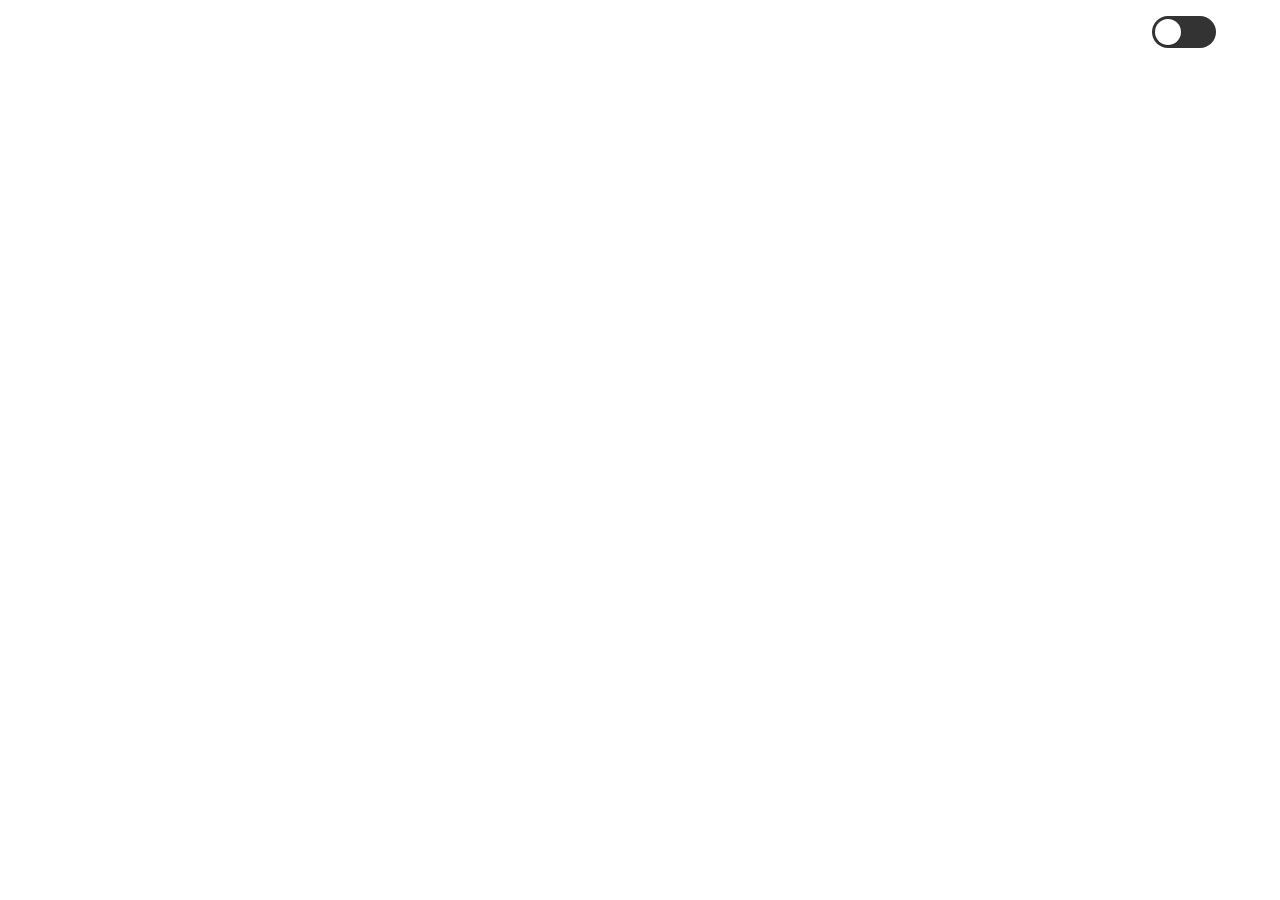
==== index.html @ 083ad31b "Updates" ====
<!doctype html><html lang="en"><head><meta charset="UTF-8"><meta name="viewport" content="width=device-width,initial-scale=1"><meta http-equiv="X-UA-Compatible" content="ie=edge"><title>Webpack Starter Kit</title><link href="https://fonts.googleapis.com/icon?family=Material+Icons" rel="stylesheet"><link href="main.0.a71a451f29491a55cc85.css" rel="stylesheet"></head><body><div class="toolbar"><div class="theme-switch"><svg class="theme-switch__icon" role="img" aria-label="Иконка солнца"><use href="[data-uri]#sun"></use></svg><div class="theme-switch__control"><input class="theme-switch__toggle" type="checkbox" name="theme" id="theme-switch-toggle" aria-label="Переключить между тёмной и светлой темой"> <label aria-hidden="true" class="theme-switch__track" for="theme-switch-toggle"></label><div aria-hidden="true" class="theme-switch__marker"></div></div><svg class="theme-switch__icon" aria-label="Иконка луны"><use href="[data-uri]#moon"></use></svg></div></div><ul class="menu js-menu"></ul><script src="runtime.1ee16c2201d417984a0f.js"></script><script src="main.17b35440ef48a18fa13b.js"></script></body></html>
---- main.0.a71a451f29491a55cc85.css ----
:root{--timing-function:cubic-bezier(0.4,0,0.2,1)}*,:after,:before{box-sizing:border-box}body{margin:0;font-family:-apple-system,BlinkMacSystemFont,Segoe UI,Roboto,Oxygen,Ubuntu,Cantarell,Open Sans,Helvetica Neue,sans-serif;transition:color .15s var(--timing-function),background-color .15s var(--timing-function)}body.light-theme{background-color:#fff;color:#333}body.dark-theme{background-color:#333;color:#fff}.toolbar{display:flex;justify-content:flex-end;padding:16px 24px}.theme-switch{display:flex;align-items:center}.theme-switch__icon{color:currentColor;height:24px;width:24px;margin-right:8px;margin-left:8px}.theme-switch__control{display:flex;align-items:center;flex-shrink:0;position:relative;width:64px;height:32px;border-radius:50em;padding:3px 0}.theme-switch__toggle{position:absolute;left:0;top:0;margin:0;padding:0;opacity:0;height:0;width:0;pointer-events:none}.theme-switch__track{position:absolute;left:0;top:0;width:100%;height:100%;color:transparent;-webkit-user-select:none;-ms-user-select:none;user-select:none;background-color:#333;border-radius:inherit;z-index:1;cursor:pointer}.theme-switch__marker{position:relative;background-color:#fff;width:26px;height:26px;border-radius:50%;z-index:2;pointer-events:none;box-shadow:0 1px 1px rgba(0,0,0,.25);transform:translateX(3px);transition:transform .25s var(--timing-function)}.theme-switch__toggle:checked+.theme-switch__track{background-color:#d3d3d4}.theme-switch__toggle:checked~.theme-switch__marker{transform:translateX(35px)}.theme-switch__toggle:active+.theme-switch__track,.theme-switch__toggle:focus+.theme-switch__track{box-shadow:0 0 0 3px #2196f3}.menu{padding:0;list-style:none;max-width:calc(100% - 64px);margin:0 auto;display:grid;justify-content:center;grid-template-columns:repeat(auto-fill,minmax(400px,1fr));grid-gap:24px}.card{position:relative;justify-content:space-between;height:100%;padding-bottom:8px}.card,.card__content{display:flex;flex-direction:column}.card__content{padding:8px;flex-grow:1}.card__image{height:300px;object-fit:cover;max-width:100%}.card__name{margin-top:16px;margin-bottom:0;font-size:24px;font-weight:500}.card__descr{line-height:1.5;flex-grow:1}.card__price{display:flex;align-items:center;margin-top:24px;font-size:20px}.card__price i{margin-right:8px;font-size:24px}.card__button,.card__reviews{display:block;margin-top:16px}.card__button{margin-left:auto;margin-right:auto;width:calc(100% - 16px)}.tag-list{display:flex;flex-wrap:wrap;padding:0;margin:0;list-style:none}.tag-list__item{padding:4px 8px;margin:4px;border-radius:2px;background-color:#3f51b5;color:#fff}.button{display:inline-flex;align-items:center;justify-content:center;color:#fff;background-color:#2196f3;border:0;outline:0;padding:8px 24px;border-radius:4px;cursor:pointer;box-shadow:0 2px 1px 1px rgba(0,0,0,.05);font:inherit;font-weight:500;-webkit-user-select:none;-ms-user-select:none;user-select:none;transition:background-color .25s var(--timing-function)}.button:hover{box-shadow:0 2px 1px 1px rgba(0,0,0,.15);background-color:#1976d2}.button__icon{margin-right:8px}
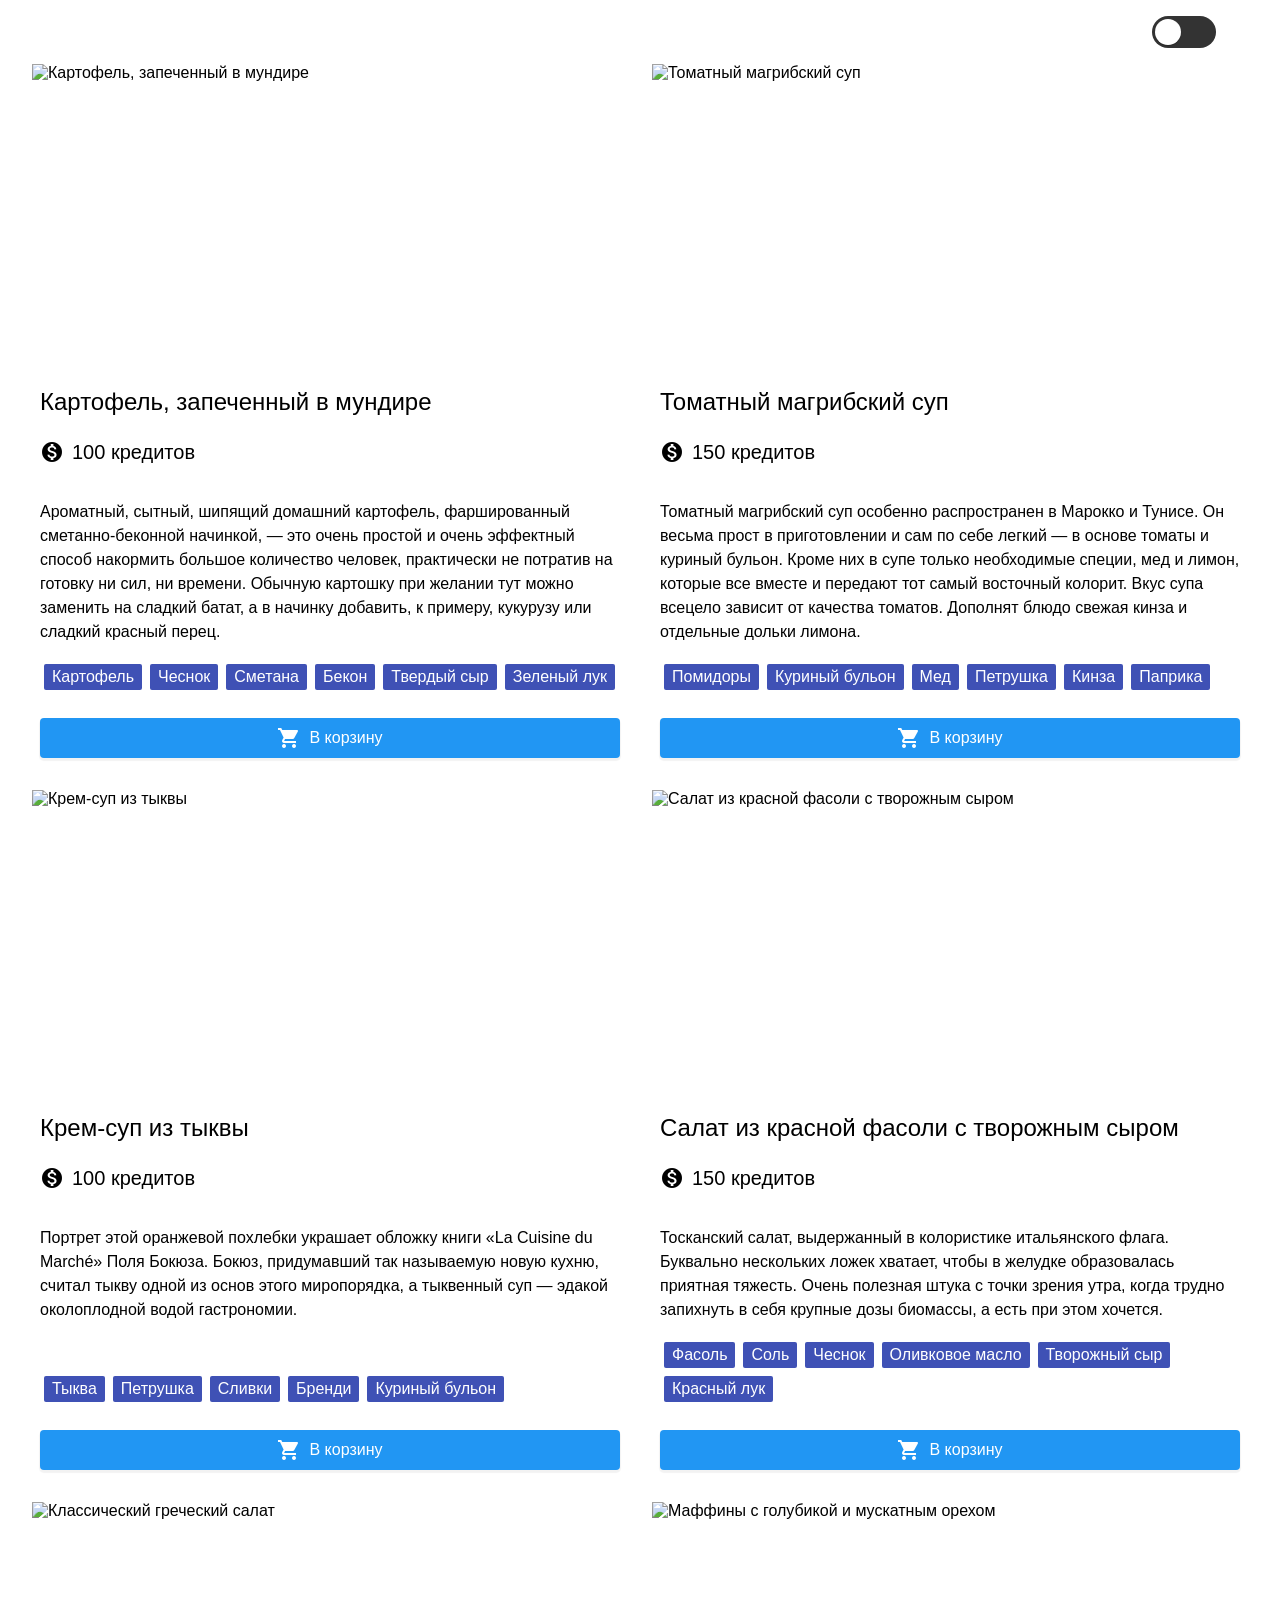
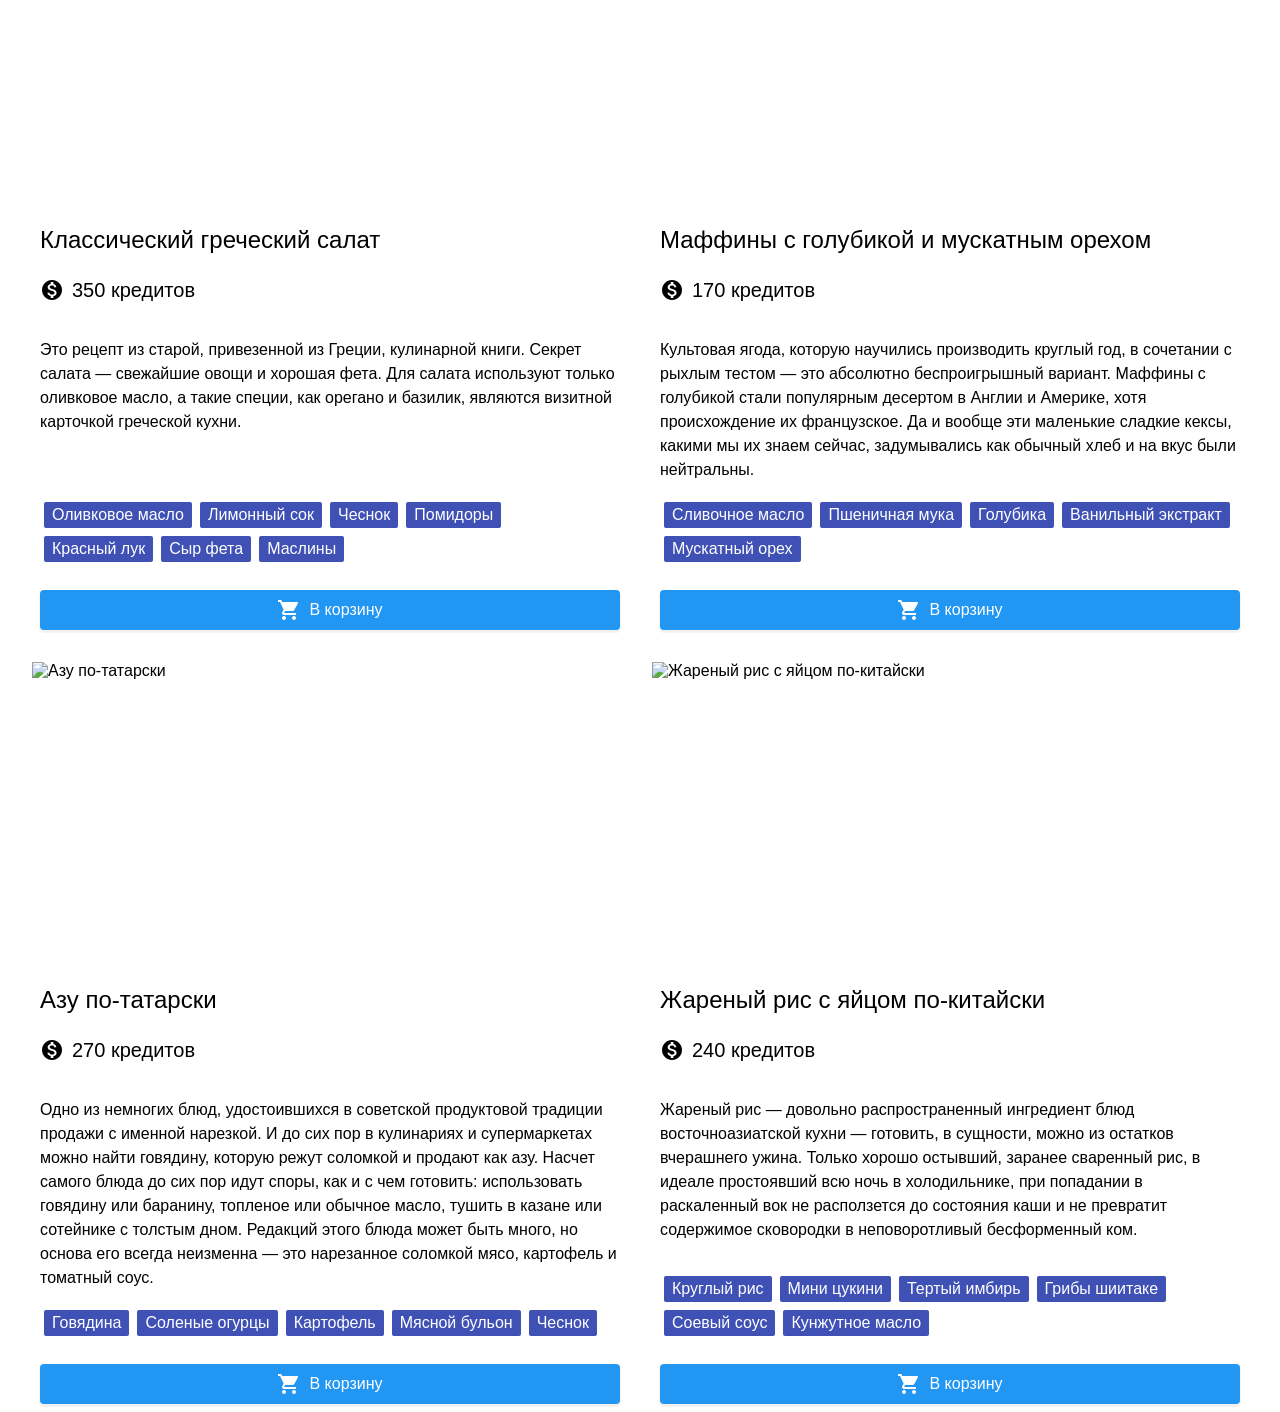
==== commit e686949f: "Updates" ====
--- a/index.html
+++ b/index.html
@@ -1 +1 @@
-<!doctype html><html lang="en"><head><meta charset="UTF-8"><meta name="viewport" content="width=device-width,initial-scale=1"><meta http-equiv="X-UA-Compatible" content="ie=edge"><title>Webpack Starter Kit</title><link href="https://fonts.googleapis.com/icon?family=Material+Icons" rel="stylesheet"><link href="main.0.a71a451f29491a55cc85.css" rel="stylesheet"></head><body><div class="toolbar"><div class="theme-switch"><svg class="theme-switch__icon" role="img" aria-label="Иконка солнца"><use href="[data-uri]#sun"></use></svg><div class="theme-switch__control"><input class="theme-switch__toggle" type="checkbox" name="theme" id="theme-switch-toggle" aria-label="Переключить между тёмной и светлой темой"> <label aria-hidden="true" class="theme-switch__track" for="theme-switch-toggle"></label><div aria-hidden="true" class="theme-switch__marker"></div></div><svg class="theme-switch__icon" aria-label="Иконка луны"><use href="[data-uri]#moon"></use></svg></div></div><ul class="menu js-menu"></ul><script src="runtime.1ee16c2201d417984a0f.js"></script><script src="main.17b35440ef48a18fa13b.js"></script></body></html>+<!doctype html><html lang="en"><head><meta charset="UTF-8"><meta name="viewport" content="width=device-width,initial-scale=1"><meta http-equiv="X-UA-Compatible" content="ie=edge"><title>Homework 10</title><link href="https://fonts.googleapis.com/icon?family=Material+Icons" rel="stylesheet"><link href="main.0.a71a451f29491a55cc85.css" rel="stylesheet"></head><body><div class="toolbar"><div class="theme-switch"><svg class="theme-switch__icon" role="img" aria-label="Иконка солнца"><use href="[data-uri]#sun"></use></svg><div class="theme-switch__control"><input class="theme-switch__toggle" type="checkbox" name="theme" id="theme-switch-toggle" aria-label="Переключить между тёмной и светлой темой"> <label aria-hidden="true" class="theme-switch__track" for="theme-switch-toggle"></label><div aria-hidden="true" class="theme-switch__marker"></div></div><svg class="theme-switch__icon" aria-label="Иконка луны"><use href="[data-uri]#moon"></use></svg></div></div><ul class="menu js-menu"></ul><script src="runtime.1ee16c2201d417984a0f.js"></script><script src="vendors.83c13c791ee6776f3d23.js"></script><script src="main.ad3e70afdfdcff8cbd00.js"></script></body></html>
